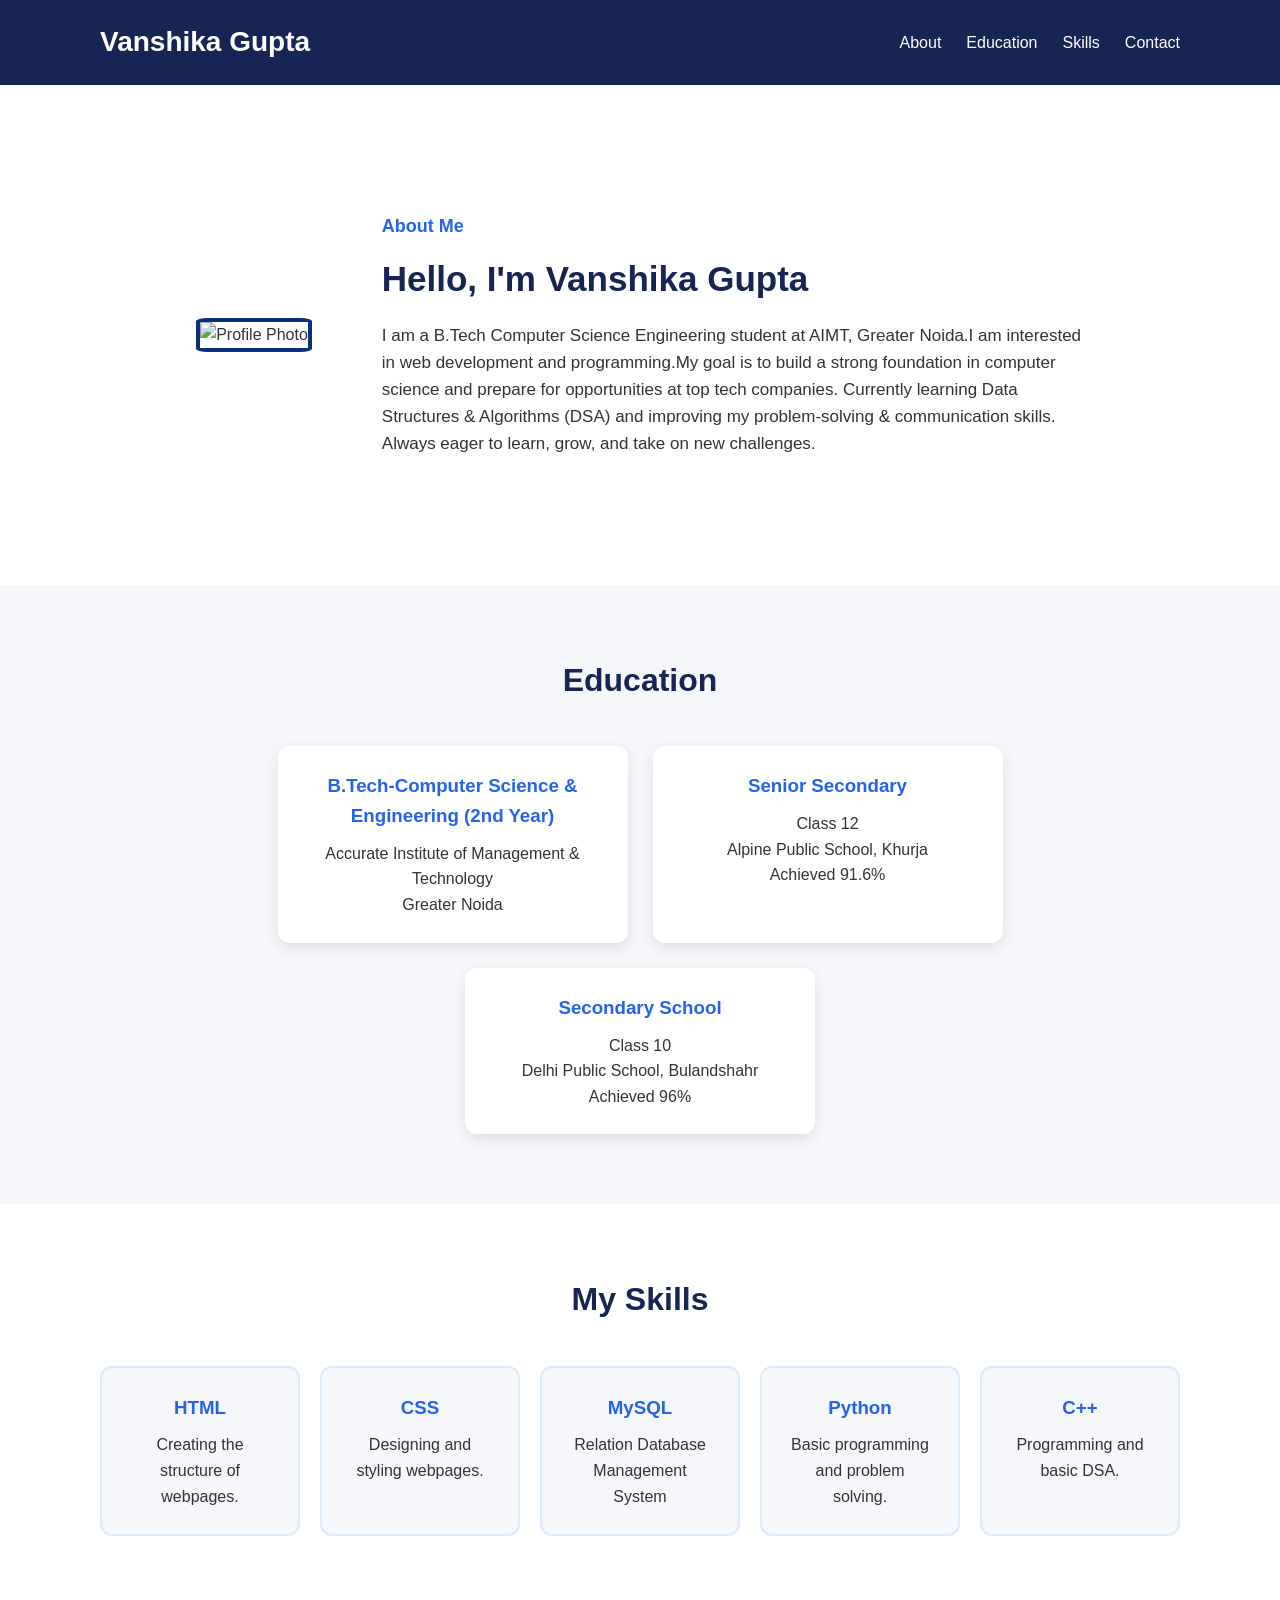
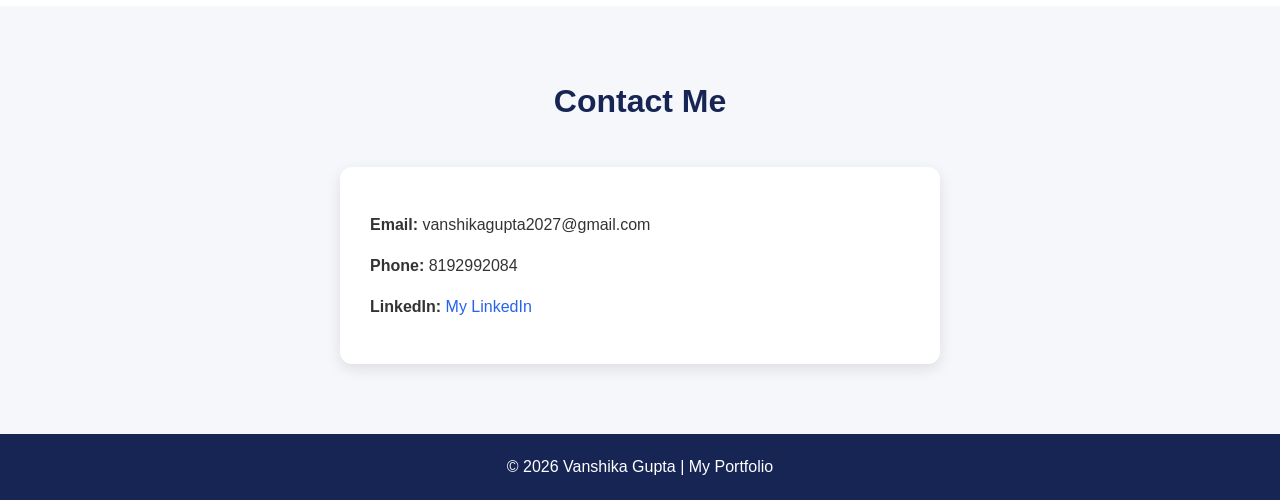
==== index.html @ c37e35f7 "Add files via upload" ====
<!DOCTYPE html>
<html lang="en">
    <head>
        <meta charset="UTF-8">
        <meta name="viewport" content="width=device-width, initial-scale=1.0">
        <title>My Portfolio</title>
        <link rel="stylesheet" href="style.css">
    </head>
    <body>
    <!-- Header -->
        <header>
            <nav>
                <h1>Vanshika Gupta</h1>
                <ul>
                    <li><a href="#about">About</a></li>
                    <li><a href="#education">Education</a></li>
                    <li><a href="#skills">Skills</a></li>
                    <li><a href="#contact">Contact</a></li>
                </ul>
            </nav>
        </header>
    <!-- About Section -->
        <section id="about" >
            <div id="about-image">
                <img src="profile.jpeg" alt="Profile Photo">
            </div>
            <div id="about-content">
                <h2>About Me</h2>
                <h3>Hello, I'm Vanshika Gupta</h3>
                <p>I am a B.Tech Computer Science Engineering student at AIMT, Greater Noida.I am interested in web development and programming.My goal is to build a strong foundation in computer science and prepare for opportunities at top tech companies. Currently learning Data Structures & Algorithms (DSA) and improving my problem-solving & communication skills. Always eager to learn, grow, and take on new challenges.</p>
            </div>
        </section>
    <!-- Education Section -->
        <section id="education">
            <h2>Education</h2>
            <div id="education-box">
                <div class="education-card">
                    <h3>B.Tech-Computer Science & Engineering (2nd Year) </h3>
                    <p>Accurate Institute of Management & Technology</p>
                    <p>Greater Noida</p>
                </div>
                <div class="education-card">
                    <h3>Senior Secondary</h3>
                    <p>Class 12</p>
                    <p>Alpine Public School, Khurja</p>
                    <p>Achieved 91.6%</p>
                </div>
                <div class="education-card">
                    <h3>Secondary School</h3>
                    <p>Class 10</p>
                    <p>Delhi Public School, Bulandshahr</p>
                    <p>Achieved 96%</p>
                </div>
            </div>
        </section>
    <!-- Skills Section -->
        <section id="skills">
            <h2>My Skills</h2>
            <div id="skills-container">
                <div class="skill">
                    <h3>HTML</h3>
                    <p>Creating the structure of webpages.</p>
                </div>
                <div class="skill">
                    <h3>CSS</h3>
                    <p>Designing and styling webpages.</p>
                </div>
                <div class="skill">
                    <h3>MySQL</h3>
                    <p>Relation Database Management System</p>
                </div>
                <div class="skill">
                    <h3>Python</h3>
                    <p>Basic programming and problem solving.</p>
                </div>
                <div class="skill">
                    <h3>C++</h3>
                    <p>Programming and basic DSA.</p>
                </div>
            </div>
        </section>
    <!-- Contact Section -->
        <section id="contact">
            <h2>Contact Me</h2>
            <div id="contact-box">
                <p>
                    <strong>Email:</strong>
                    vanshikagupta2027@gmail.com
                </p>
                <p>
                    <strong>Phone:</strong>
                    8192992084
                </p>
                <p>
                    <strong>LinkedIn:</strong>
                    <a href="https://www.linkedin.com/in/vanshika-gupta-ab156341b/"
                    target="_blank">
                        My LinkedIn
                    </a>
                </p>
            </div>
        </section>
    <!-- Footer -->
        <footer>
            <p>© 2026 Vanshika Gupta | My Portfolio</p>
        </footer>
    </body>
</html>
---- style.css ----
*{
    margin: 0;
    padding: 0;
    box-sizing: border-box;
}
body {
    font-family: Arial, sans-serif;
    background-color: #f5f7fb;
    color: #333;
    line-height: 1.6;
}
/* ================= HEADER ================= */
header{
    background-color: #172554;
    color: white;
    padding: 20px 100px;
}
nav {
    display: flex;
    justify-content: space-between;
    align-items: center;
}
nav h1 {
    font-size: 28px;
}
nav ul{
    display: flex;
    list-style: none;
    gap: 25px;
   
    font-size: 16px;
}
nav a {
    color: white;
    text-decoration: none;
    
}
nav a:hover {
    color: #93c5fd;
}
/* ================= COMMON SECTION ================= */
section {
    padding: 70px 100px;
}
section > h2 {
    text-align: center;
    font-size: 32px;
    color: #172554;
    margin-bottom: 40px;
}
/* ================= ABOUT ================= */
#about {
    height: 500px;
    display: flex;
    justify-content: center;
    align-items: center;
    gap: 70px;
    background-color: white;
}
#about-image img {
    width: 200px;
    height: 250px;
    border-radius: 10%;
    border: 4px solid #0b2f7c;
}
#about-content {
    width: 65%;
} 
#about-content h2 {
    color: #2563eb;
    font-size: 18px;
    margin-bottom: 10px;
}
#about-content h3 {
    font-size: 35px;
    color: #172554;
    margin-bottom: 15px;
}
#about-content p {
    font-size: 17px;
}
/* ================= EDUCATION ================= */
#education-box {
    display: flex;
    justify-content: center;
  
    gap: 25px;
    flex-wrap: wrap;
}
.education-card {
    background-color: white;
    width: 350px;
    padding: 25px;
    border-radius: 12px;
    box-shadow: 0 5px 15px rgba(0, 0, 0, 0.1);
    text-align: center;
     transition: 0.3s;
}
.education-card:hover{
    transform: translateY(-8px);
}
.education-card h3 {
    color: #2563eb;
    margin-bottom: 10px;
}
/* ================= SKILLS ================= */
#skills {
    background-color: white;
}
#skills-container {
    display: flex;
    justify-content: center;
    gap: 20px;
    flex-wrap: wrap;
}
.skill {
    width: 200px;
    padding: 25px;
    text-align: center;
    background-color: #f5f7fb;
    border-radius: 12px;
    border: 2px solid #dbeafe;
    transition: 0.3s;
}
.skill h3 {
    color: #2563eb;
    margin-bottom: 10px;
}
.skill:hover {
    transform: translateY(-8px);
    box-shadow: 0 8px 20px rgba(0, 0, 0, 0.12);
}
/* ================= CONTACT ================= */
#contact-box {
    max-width: 600px;
    margin: auto;
    background-color: white;
    padding: 30px;
    border-radius: 12px;
    box-shadow: 0 5px 15px rgba(0, 0, 0, 0.1);
}
#contact-box p {
    margin: 15px 0;
}
#contact-box a {
    color: #2563eb;
    text-decoration: none;
}
#contact-box a:hover {
    text-decoration: underline;
}
/* ================= FOOTER ================= */
footer {
    background-color: #172554;
    color: white;
    text-align: center;
    padding: 20px;
}
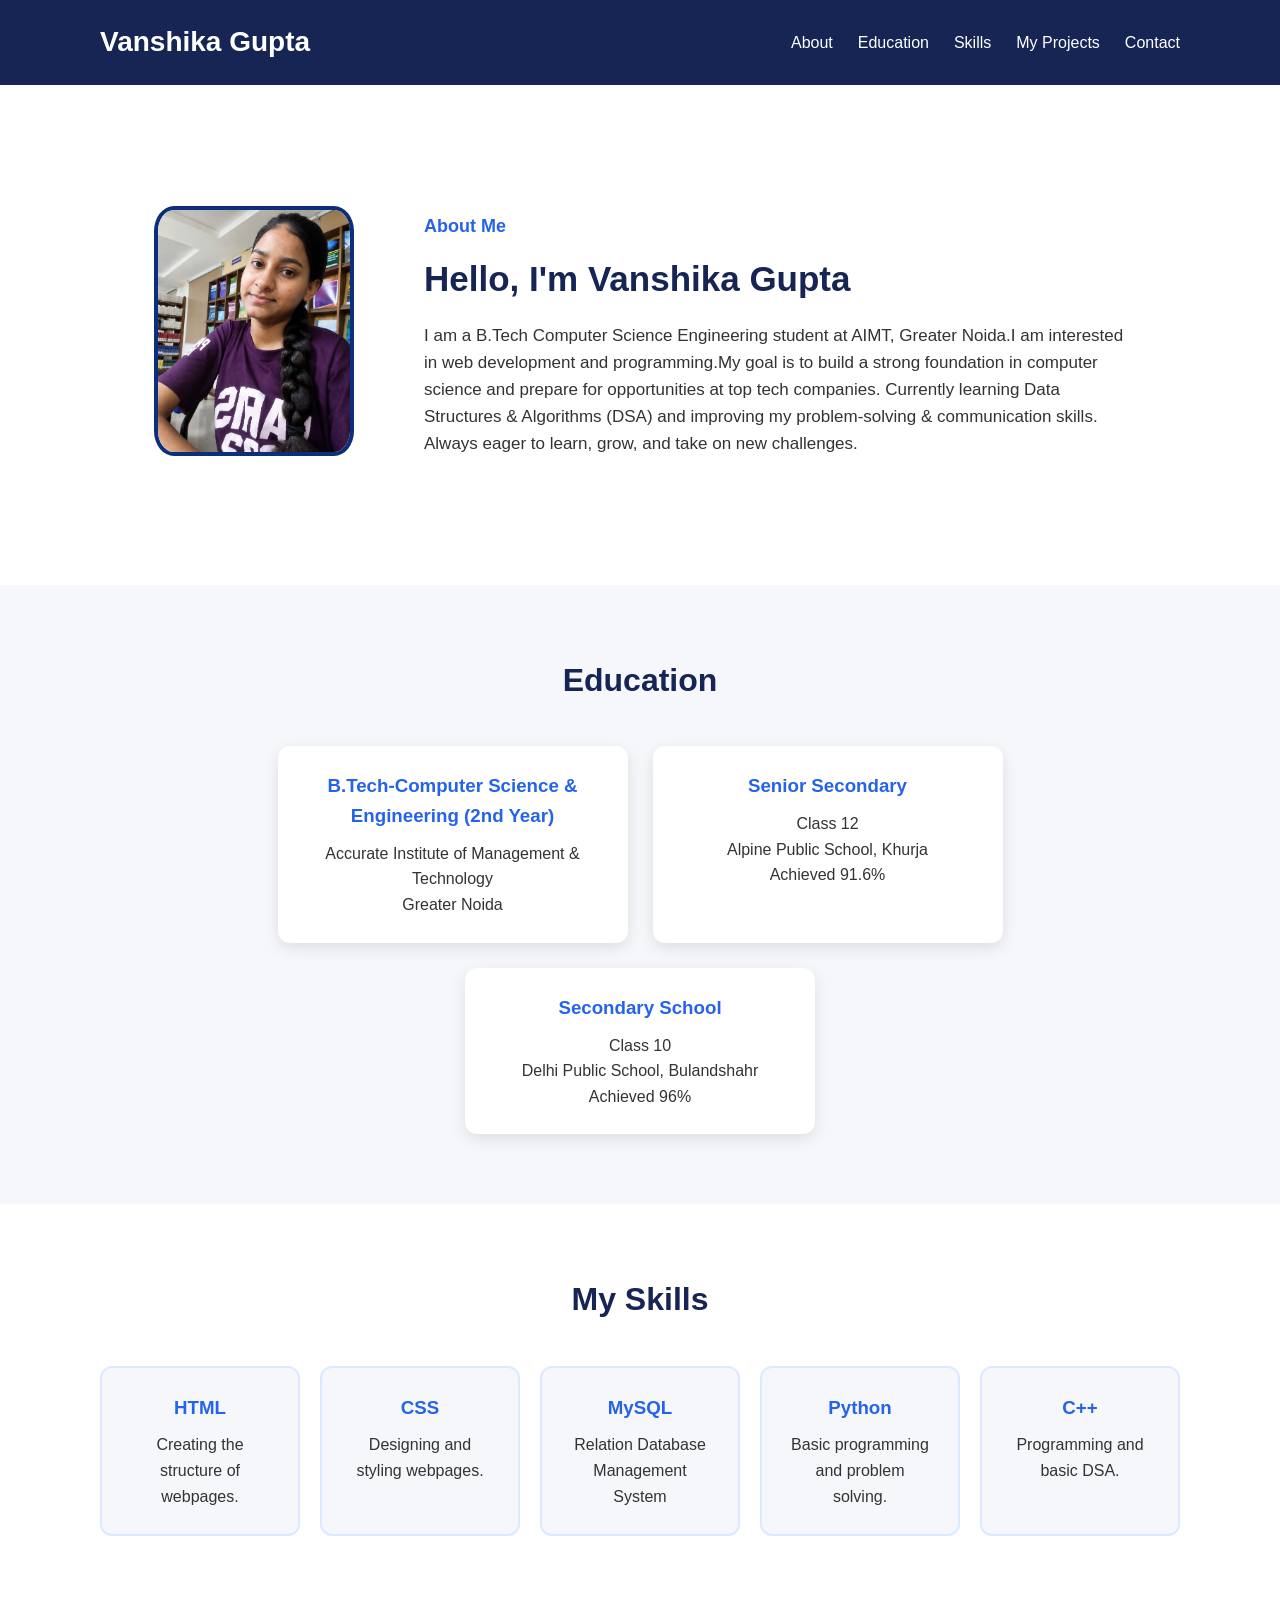
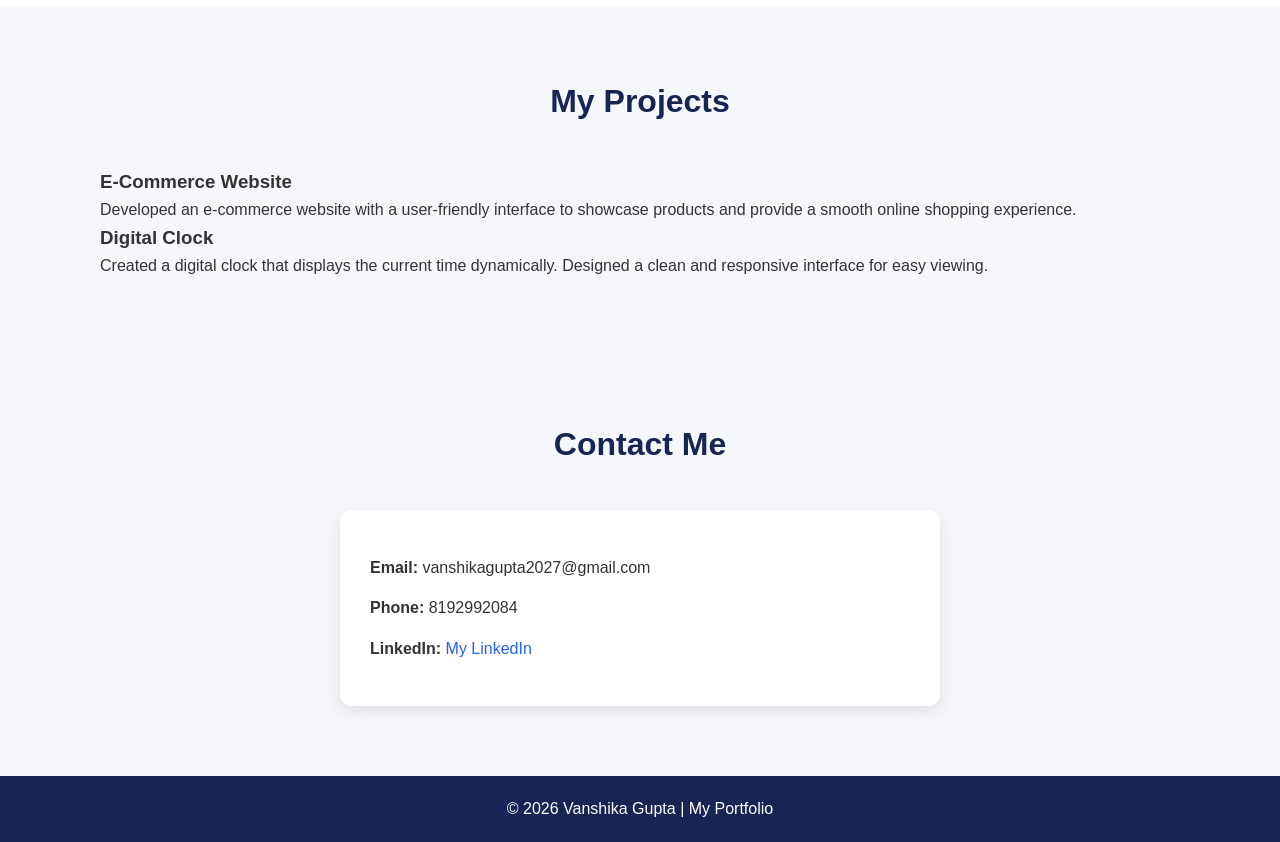
==== commit 1aa6041d: "Update index.html" ====
--- a/index.html
+++ b/index.html
@@ -15,6 +15,7 @@
                     <li><a href="#about">About</a></li>
                     <li><a href="#education">Education</a></li>
                     <li><a href="#skills">Skills</a></li>
+                    <li><a href="#projects">My Projects</a></li>
                     <li><a href="#contact">Contact</a></li>
                 </ul>
             </nav>
@@ -79,6 +80,27 @@
                 </div>
             </div>
         </section>
+        
+ <!-- My Projects Section -->
+       <section id="projects">
+           <h2>My Projects</h2>
+           <div id="projects-container">
+               <!-- E-Commerce Website -->
+               <div class="project-card">
+                   <h3>E-Commerce Website</h3>
+                   <p> Developed an e-commerce website with a user-friendly
+                    interface to showcase products and provide a smooth
+                    online shopping experience. </p>
+               </div>
+               <!-- Digital Clock -->
+               <div class="project-card">
+                   <h3>Digital Clock</h3>
+                   <p> Created a digital clock that displays the current
+                    time dynamically. Designed a clean and responsive
+                    interface for easy viewing. </p>
+               </div>
+           </div>
+       </section>    
     <!-- Contact Section -->
         <section id="contact">
             <h2>Contact Me</h2>
@@ -105,4 +127,4 @@
             <p>© 2026 Vanshika Gupta | My Portfolio</p>
         </footer>
     </body>
-</html>+</html>
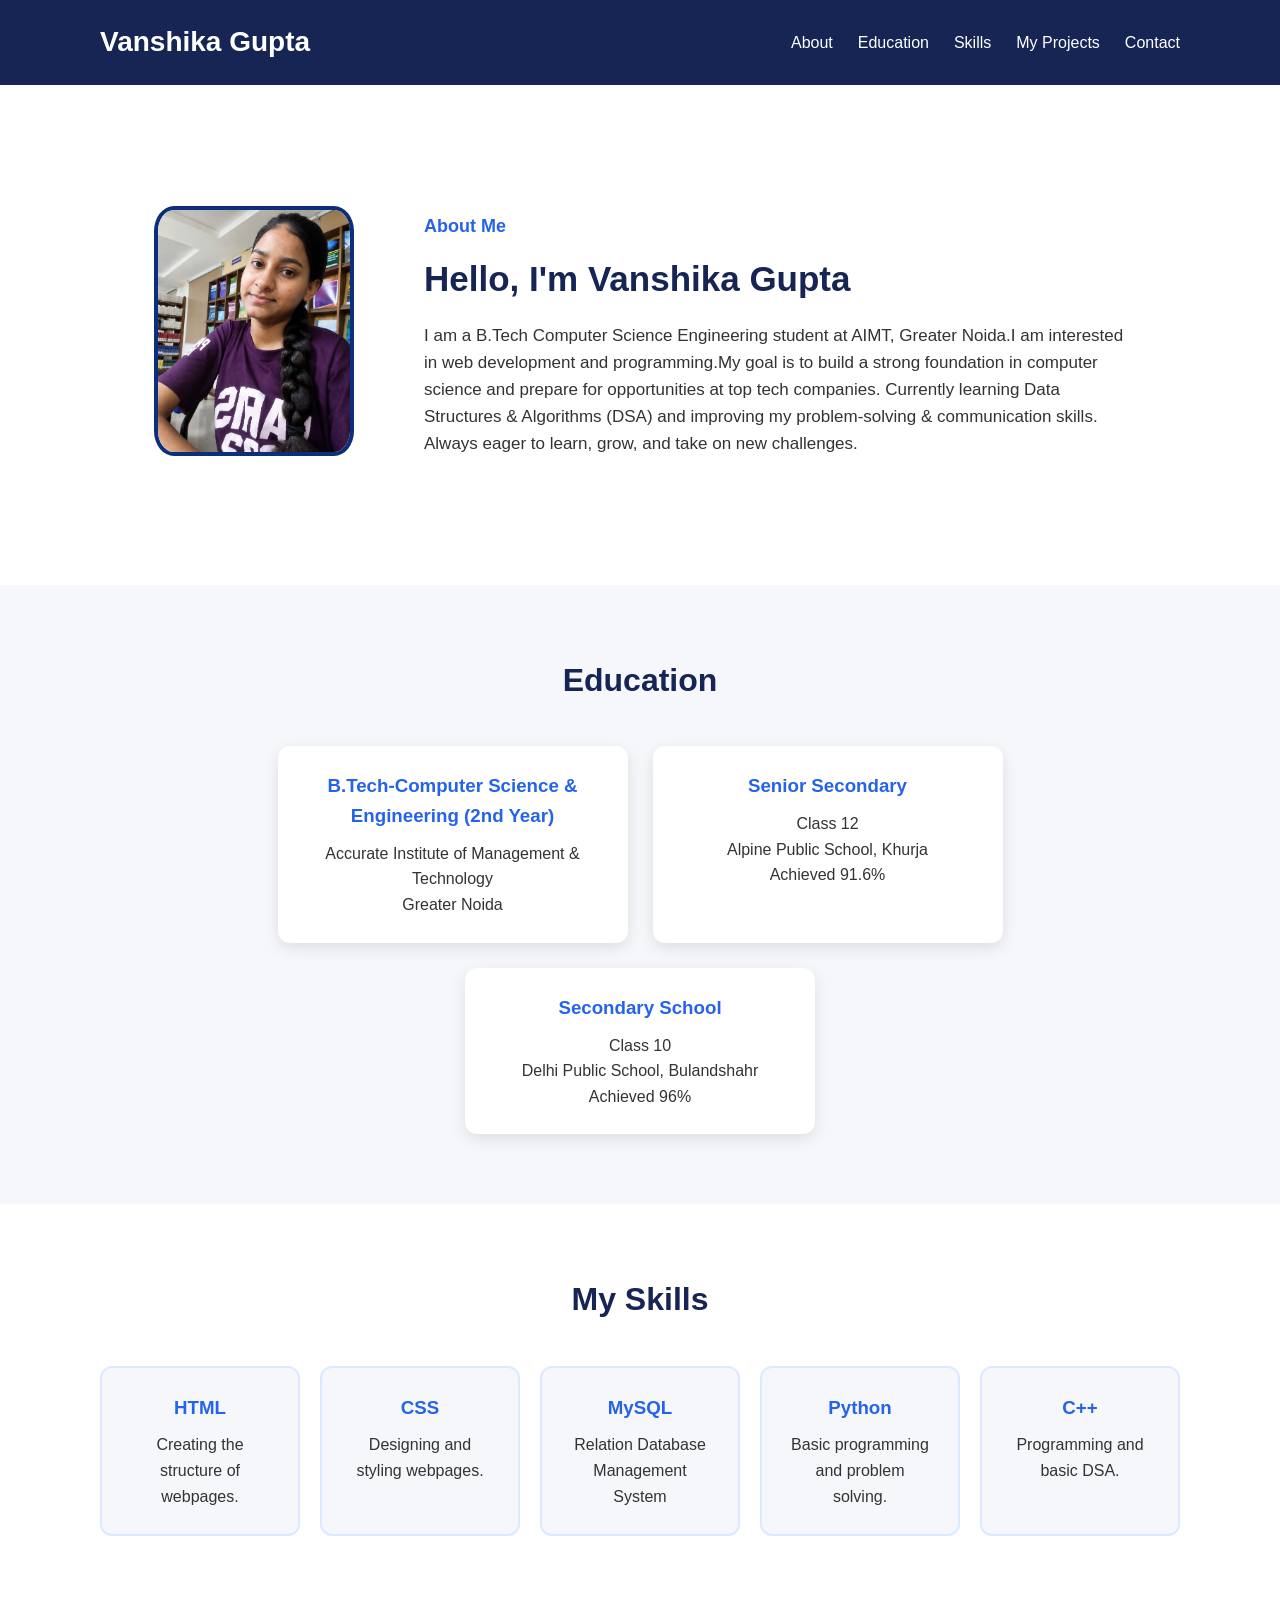
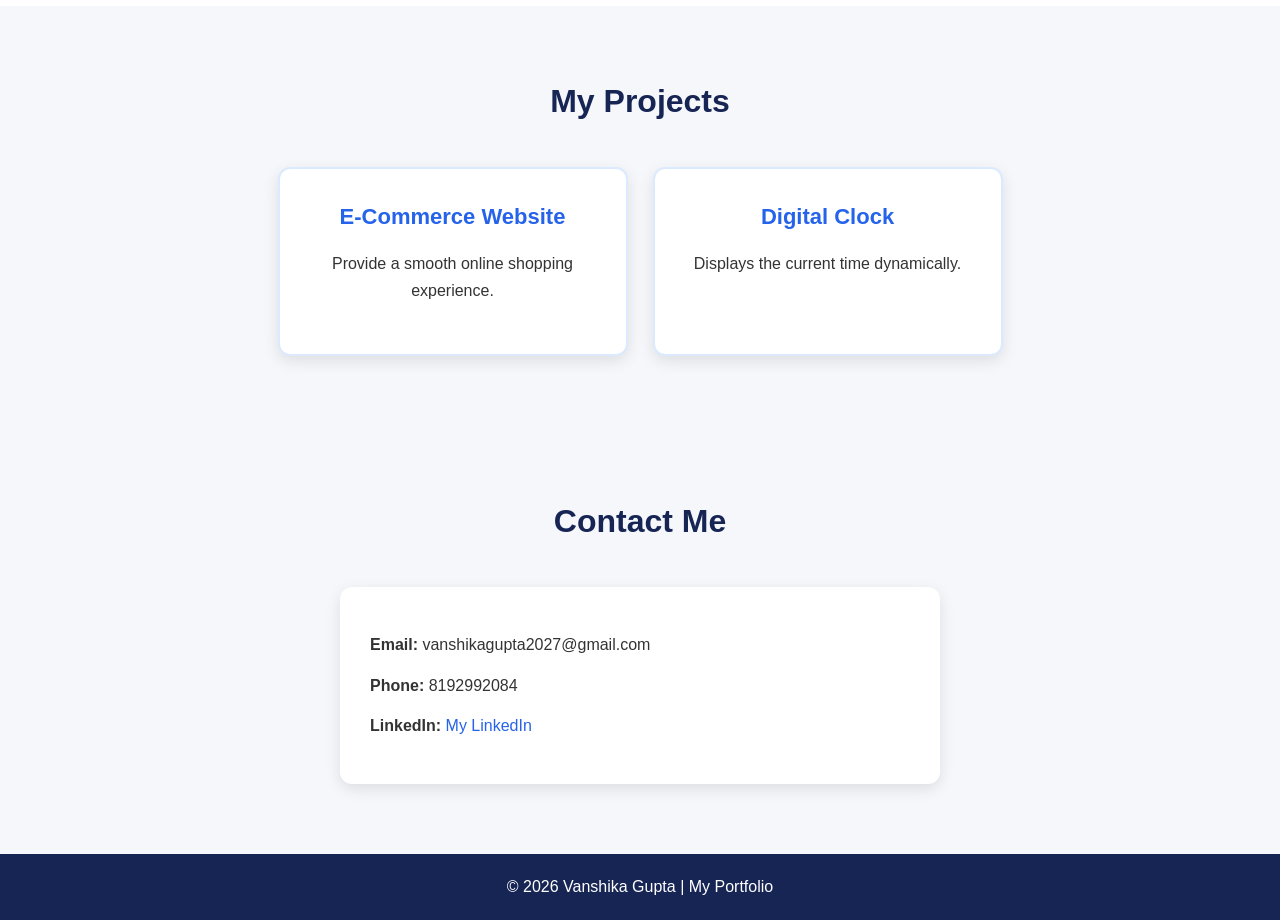
==== commit da14b76f: "Updated index.html" ====
--- a/index.html
+++ b/index.html
@@ -88,16 +88,12 @@
                <!-- E-Commerce Website -->
                <div class="project-card">
                    <h3>E-Commerce Website</h3>
-                   <p> Developed an e-commerce website with a user-friendly
-                    interface to showcase products and provide a smooth
-                    online shopping experience. </p>
+                   <p> Provide a smooth online shopping experience. </p>
                </div>
                <!-- Digital Clock -->
                <div class="project-card">
                    <h3>Digital Clock</h3>
-                   <p> Created a digital clock that displays the current
-                    time dynamically. Designed a clean and responsive
-                    interface for easy viewing. </p>
+                   <p> Displays the current time dynamically. </p>
                </div>
            </div>
        </section>    
--- a/style.css
+++ b/style.css
@@ -130,6 +130,41 @@
     transform: translateY(-8px);
     box-shadow: 0 8px 20px rgba(0, 0, 0, 0.12);
 }
+/* ================= MY PROJECTS ================= */
+#projects {
+    background-color: #f5f7fb;
+}
+#projects-container {
+    display: flex;
+    justify-content: center;
+    align-items: stretch;
+    gap: 25px;
+    flex-wrap: wrap;
+}
+.project-card {
+    background-color: white;
+    width: 350px;
+    padding: 30px;
+    border-radius: 12px;
+    box-shadow: 0 5px 15px rgba(0, 0, 0, 0.1);
+    text-align: center;
+    border: 2px solid #dbeafe;
+    transition: 0.3s;
+}
+.project-card:hover {
+    transform: translateY(-8px);
+    box-shadow: 0 8px 20px rgba(0, 0, 0, 0.12);
+}
+.project-card h3 {
+    color: #2563eb;
+    font-size: 22px;
+    margin-bottom: 15px;
+}
+.project-card p {
+    font-size: 16px;
+    line-height: 1.7;
+    margin-bottom: 20px;
+}
 /* ================= CONTACT ================= */
 #contact-box {
     max-width: 600px;
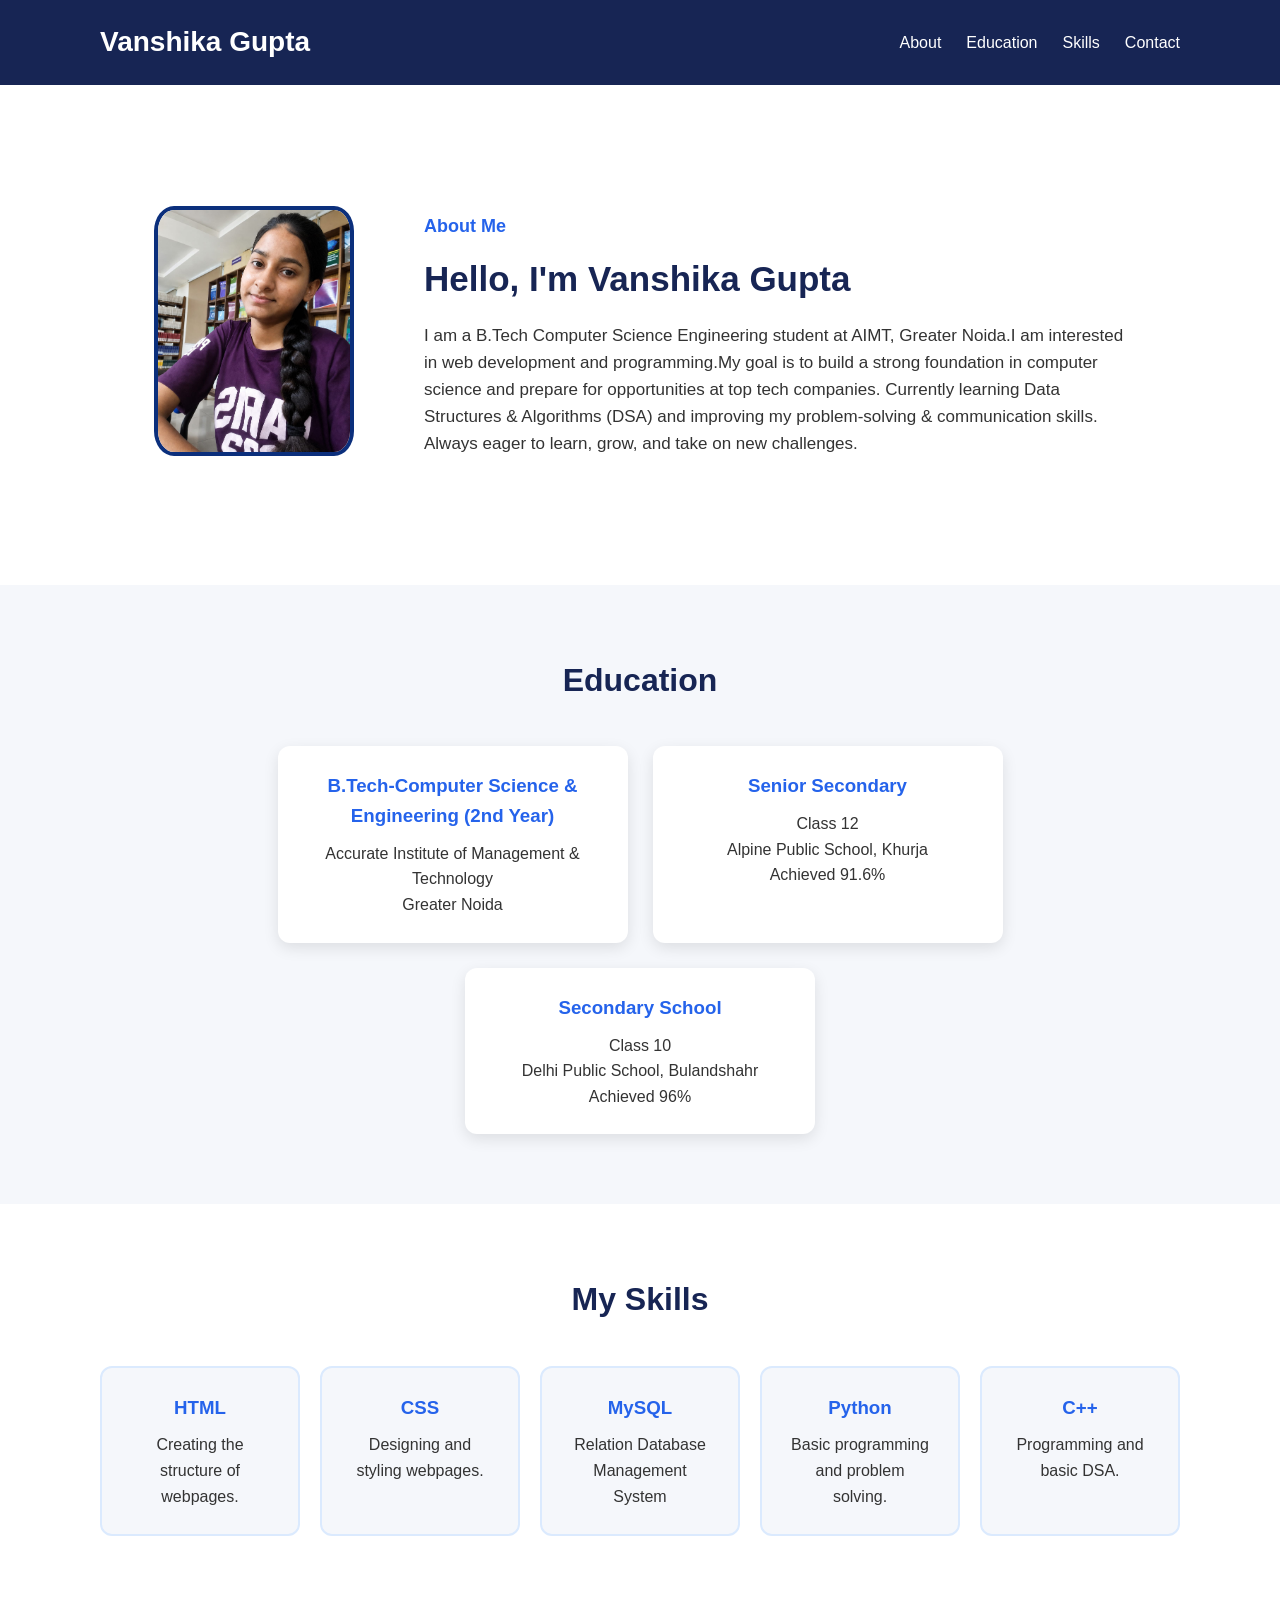
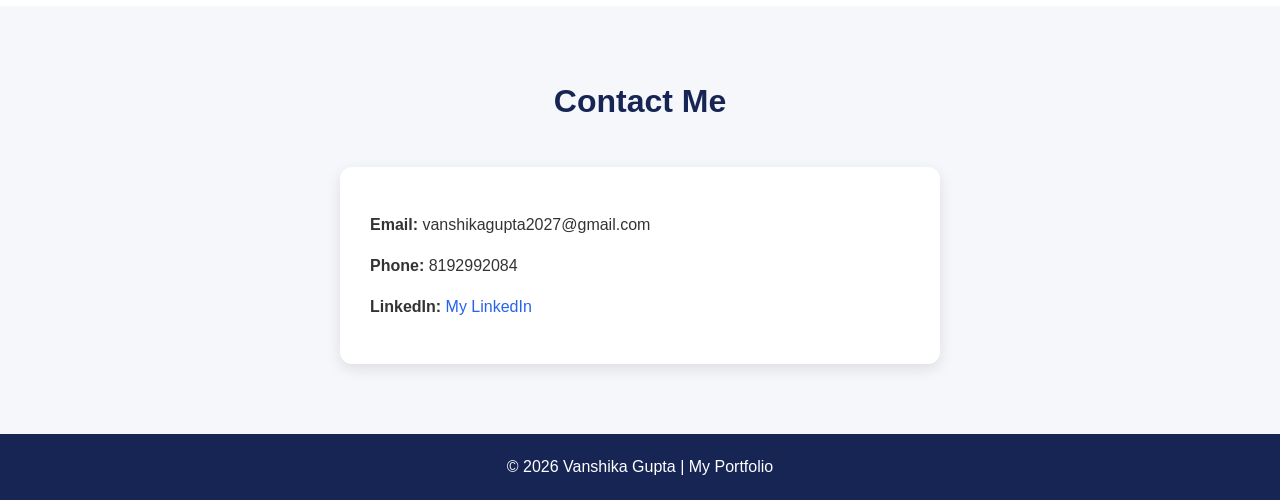
==== commit ba57b5d3: "Update index.html" ====
--- a/index.html
+++ b/index.html
@@ -15,7 +15,6 @@
                     <li><a href="#about">About</a></li>
                     <li><a href="#education">Education</a></li>
                     <li><a href="#skills">Skills</a></li>
-                    <li><a href="#projects">My Projects</a></li>
                     <li><a href="#contact">Contact</a></li>
                 </ul>
             </nav>
@@ -79,24 +78,7 @@
                     <p>Programming and basic DSA.</p>
                 </div>
             </div>
-        </section>
-        
- <!-- My Projects Section -->
-       <section id="projects">
-           <h2>My Projects</h2>
-           <div id="projects-container">
-               <!-- E-Commerce Website -->
-               <div class="project-card">
-                   <h3>E-Commerce Website</h3>
-                   <p> Provide a smooth online shopping experience. </p>
-               </div>
-               <!-- Digital Clock -->
-               <div class="project-card">
-                   <h3>Digital Clock</h3>
-                   <p> Displays the current time dynamically. </p>
-               </div>
-           </div>
-       </section>    
+        </section>   
     <!-- Contact Section -->
         <section id="contact">
             <h2>Contact Me</h2>
